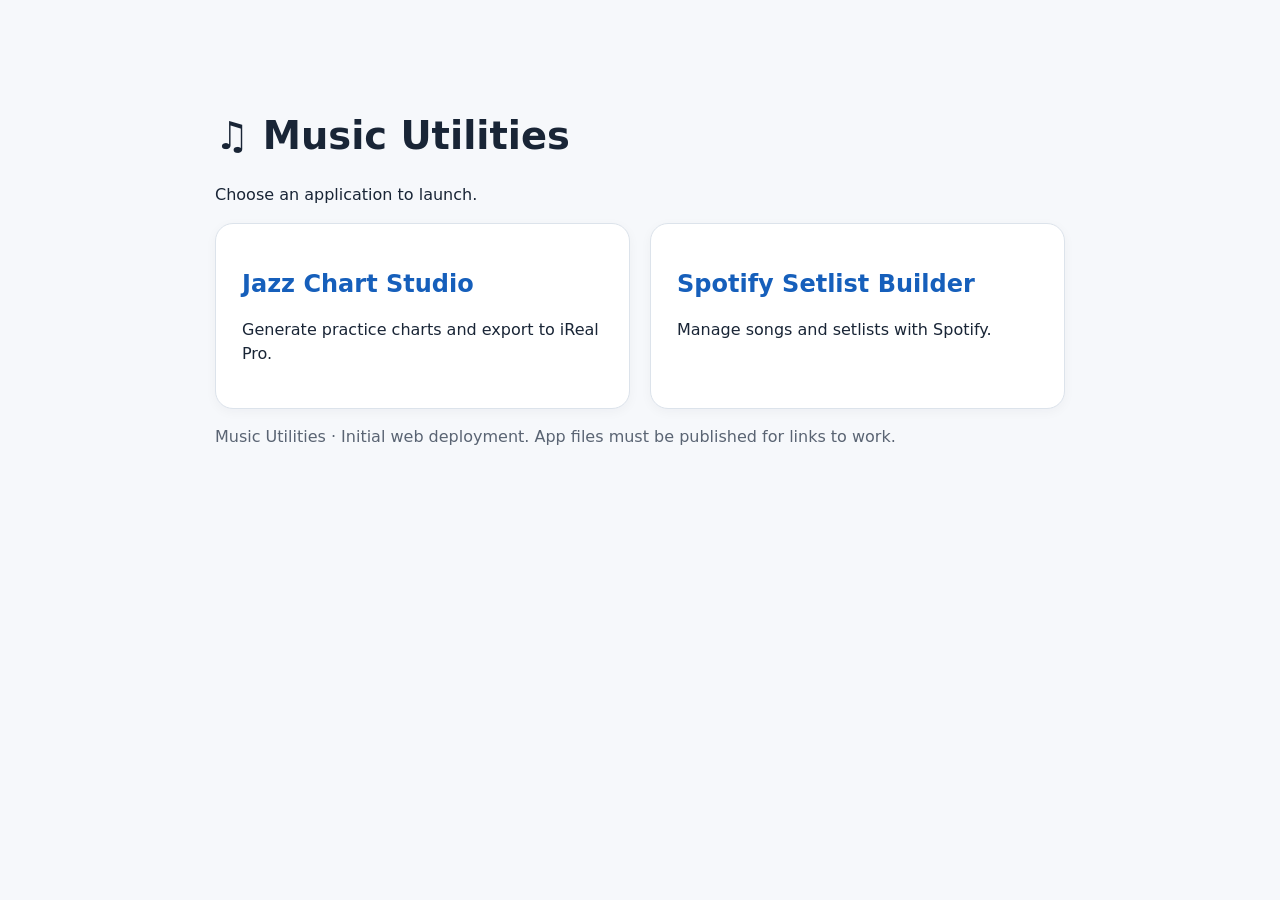
==== index.html @ 89499ab1 "Publish Music Utilities landing page" ====
<!doctype html>
<html lang="en"><head><meta charset="utf-8"><meta name="viewport" content="width=device-width, initial-scale=1"><title>Music Utilities</title><style>body{font:16px system-ui;background:#f6f8fb;color:#192536;margin:0}main{max-width:850px;margin:7vh auto;padding:24px}h1{font-size:2.4rem}section{display:grid;grid-template-columns:repeat(auto-fit,minmax(250px,1fr));gap:20px}a.card{display:block;background:white;padding:26px;border-radius:18px;text-decoration:none;color:inherit;border:1px solid #dce3eb;box-shadow:0 3px 12px #1523380a}a.card:hover{border-color:#2467c8}h2{color:#165fbb}p{line-height:1.5}.note{color:#5a6473}</style></head><body><main><h1>♫ Music Utilities</h1><p>Choose an application to launch.</p><section><a class="card" href="./jazz-chart-studio-v0.6.2/index.html"><h2>Jazz Chart Studio</h2><p>Generate practice charts and export to iReal Pro.</p></a><a class="card" href="./Spotify-Setlist-Builder.html"><h2>Spotify Setlist Builder</h2><p>Manage songs and setlists with Spotify.</p></a></section><p class="note">Music Utilities · Initial web deployment. App files must be published for links to work.</p></main></body></html>
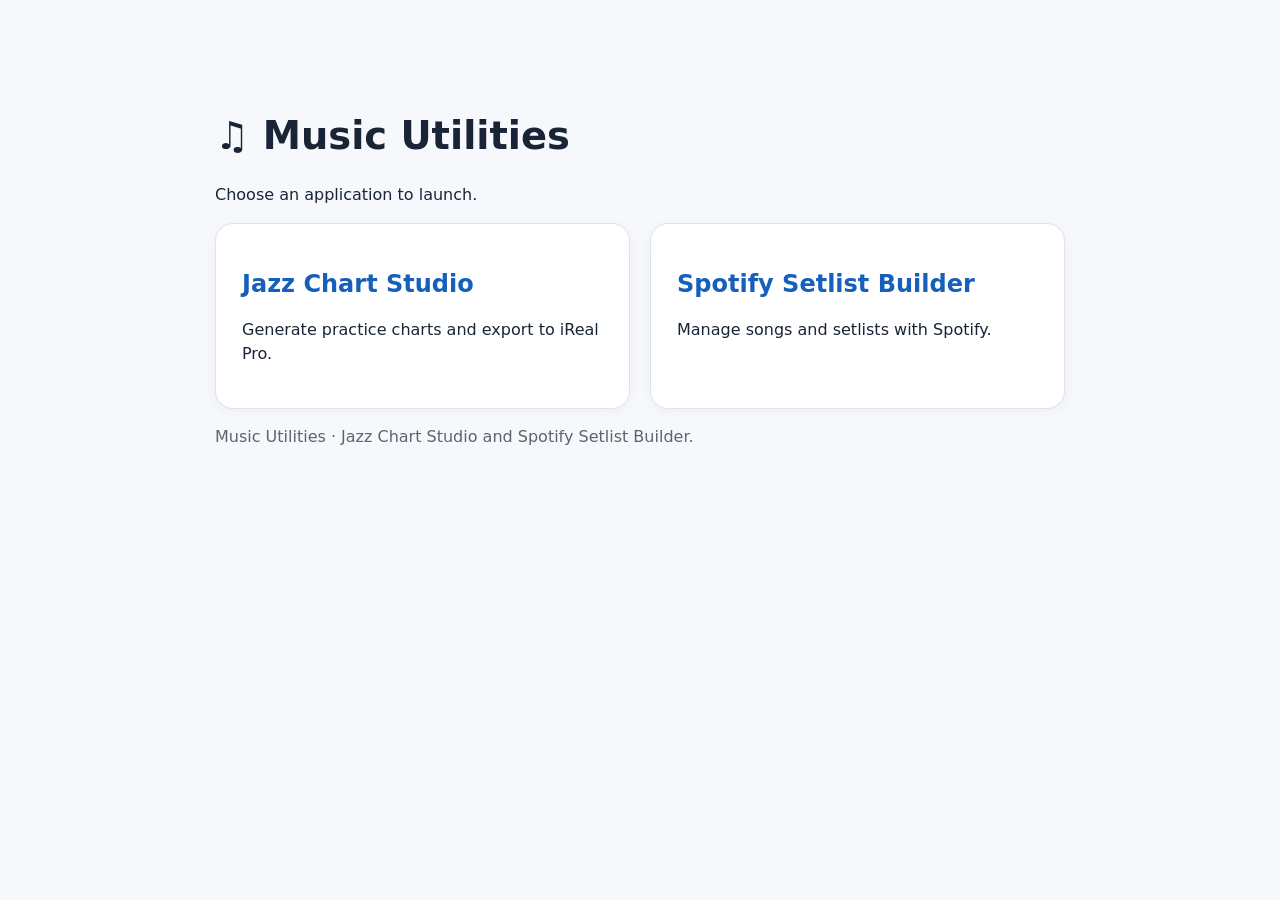
==== commit a5b1d065: "Update launcher to reflect deployed apps" ====
--- a/index.html
+++ b/index.html
@@ -1,2 +1,2 @@
 <!doctype html>
-<html lang="en"><head><meta charset="utf-8"><meta name="viewport" content="width=device-width, initial-scale=1"><title>Music Utilities</title><style>body{font:16px system-ui;background:#f6f8fb;color:#192536;margin:0}main{max-width:850px;margin:7vh auto;padding:24px}h1{font-size:2.4rem}section{display:grid;grid-template-columns:repeat(auto-fit,minmax(250px,1fr));gap:20px}a.card{display:block;background:white;padding:26px;border-radius:18px;text-decoration:none;color:inherit;border:1px solid #dce3eb;box-shadow:0 3px 12px #1523380a}a.card:hover{border-color:#2467c8}h2{color:#165fbb}p{line-height:1.5}.note{color:#5a6473}</style></head><body><main><h1>♫ Music Utilities</h1><p>Choose an application to launch.</p><section><a class="card" href="./jazz-chart-studio-v0.6.2/index.html"><h2>Jazz Chart Studio</h2><p>Generate practice charts and export to iReal Pro.</p></a><a class="card" href="./Spotify-Setlist-Builder.html"><h2>Spotify Setlist Builder</h2><p>Manage songs and setlists with Spotify.</p></a></section><p class="note">Music Utilities · Initial web deployment. App files must be published for links to work.</p></main></body></html>+<html lang="en"><head><meta charset="utf-8"><meta name="viewport" content="width=device-width, initial-scale=1"><title>Music Utilities</title><style>body{font:16px system-ui;background:#f6f8fb;color:#192536;margin:0}main{max-width:850px;margin:7vh auto;padding:24px}h1{font-size:2.4rem}section{display:grid;grid-template-columns:repeat(auto-fit,minmax(250px,1fr));gap:20px}a.card{display:block;background:white;padding:26px;border-radius:18px;text-decoration:none;color:inherit;border:1px solid #dce3eb;box-shadow:0 3px 12px #1523380a}a.card:hover{border-color:#2467c8}h2{color:#165fbb}p{line-height:1.5}.note{color:#5a6473}</style></head><body><main><h1>♫ Music Utilities</h1><p>Choose an application to launch.</p><section><a class="card" href="./jazz-chart-studio-v0.6.2/index.html"><h2>Jazz Chart Studio</h2><p>Generate practice charts and export to iReal Pro.</p></a><a class="card" href="./Spotify-Setlist-Builder.html"><h2>Spotify Setlist Builder</h2><p>Manage songs and setlists with Spotify.</p></a></section><p class="note">Music Utilities · Jazz Chart Studio and Spotify Setlist Builder.</p></main></body></html>
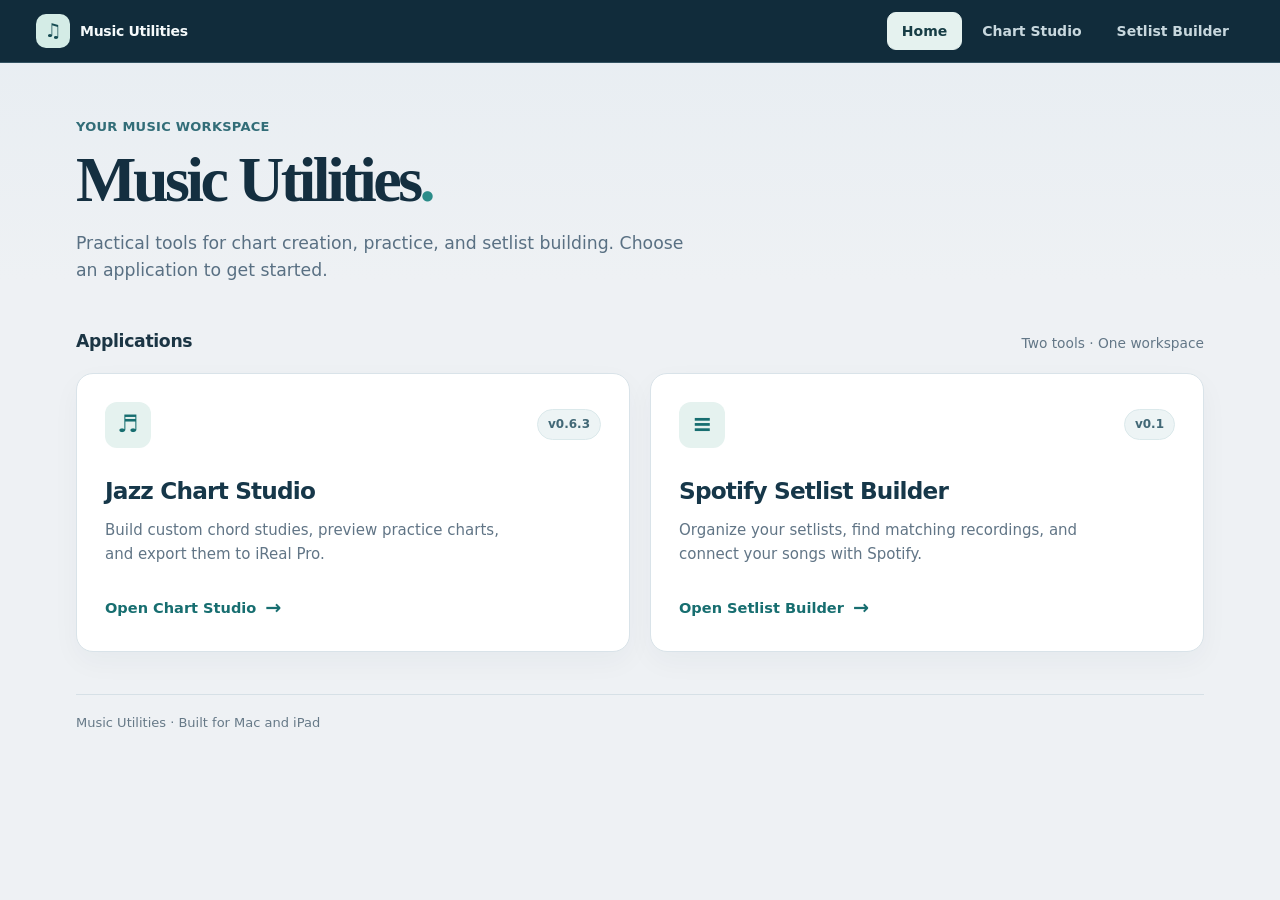
==== commit 84e0fc08: "Redesign Music Utilities homepage to match app navigation and visual system" ====
--- a/index.html
+++ b/index.html
@@ -1,2 +1,68 @@
 <!doctype html>
-<html lang="en"><head><meta charset="utf-8"><meta name="viewport" content="width=device-width, initial-scale=1"><title>Music Utilities</title><style>body{font:16px system-ui;background:#f6f8fb;color:#192536;margin:0}main{max-width:850px;margin:7vh auto;padding:24px}h1{font-size:2.4rem}section{display:grid;grid-template-columns:repeat(auto-fit,minmax(250px,1fr));gap:20px}a.card{display:block;background:white;padding:26px;border-radius:18px;text-decoration:none;color:inherit;border:1px solid #dce3eb;box-shadow:0 3px 12px #1523380a}a.card:hover{border-color:#2467c8}h2{color:#165fbb}p{line-height:1.5}.note{color:#5a6473}</style></head><body><main><h1>♫ Music Utilities</h1><p>Choose an application to launch.</p><section><a class="card" href="./jazz-chart-studio-v0.6.2/index.html"><h2>Jazz Chart Studio</h2><p>Generate practice charts and export to iReal Pro.</p></a><a class="card" href="./Spotify-Setlist-Builder.html"><h2>Spotify Setlist Builder</h2><p>Manage songs and setlists with Spotify.</p></a></section><p class="note">Music Utilities · Jazz Chart Studio and Spotify Setlist Builder.</p></main></body></html>+<html lang="en">
+<head>
+<meta charset="utf-8">
+<meta name="viewport" content="width=device-width, initial-scale=1">
+<meta name="theme-color" content="#112c3b">
+<title>Music Utilities · Home</title>
+<style>
+:root{font-family:"Avenir Next",Avenir,"Segoe UI",system-ui,sans-serif;color:#213044;background:#eef1f4}
+*{box-sizing:border-box}
+body{margin:0;min-height:100vh;background:linear-gradient(180deg,#e7edf2 0,#eef1f4 280px);font-size:15px;line-height:1.55}
+/* Shared Music Utilities navigation: restrained, responsive workspace tabs */
+.mu-nav{position:relative;z-index:100;display:flex;align-items:center;justify-content:space-between;gap:18px;flex-wrap:wrap;padding:12px clamp(16px,3vw,36px);background:#112c3b;color:#f5fafb;border-bottom:1px solid #345362;font:600 14px/1.35 "Avenir Next",Avenir,"Segoe UI",system-ui,sans-serif}
+.mu-brand{display:inline-flex;align-items:center;gap:10px;color:#f5fafb!important;text-decoration:none;font-weight:750;letter-spacing:-.02em;white-space:nowrap}
+.mu-brand-mark{display:grid;place-items:center;width:34px;height:34px;border-radius:10px;background:#d4ece6;color:#164c53;font-size:19px}
+.mu-brand:hover{color:#bfe6df!important}
+.mu-links{display:flex;align-items:center;gap:5px;flex-wrap:wrap}
+.mu-link{display:inline-flex;align-items:center;justify-content:center;min-height:38px;padding:8px 14px;border:1px solid transparent;border-radius:9px;color:#c8d8de!important;text-decoration:none;font-weight:650;white-space:nowrap;transition:background .15s ease,color .15s ease,border-color .15s ease}
+.mu-link:hover{background:#254757;color:#fff!important}
+.mu-link[aria-current="page"]{background:#e5f2ef;color:#173d45!important;border-color:#e5f2ef}
+.mu-link:focus-visible,.mu-brand:focus-visible{outline:3px solid #f4bc6a;outline-offset:3px}
+@media(max-width:600px){.mu-nav{gap:10px;padding:12px 14px}.mu-links{width:100%;display:grid;grid-template-columns:repeat(3,minmax(0,1fr));gap:4px}.mu-link{font-size:12px;padding:8px 5px;text-align:center;white-space:normal}.mu-brand{font-size:14px}}
+@media(prefers-reduced-motion:reduce){.mu-link{transition:none}}
+.wrap{max-width:1180px;margin:0 auto;padding:54px 26px 64px}
+.eyebrow{font-size:13px;font-weight:750;letter-spacing:.02em;color:#326d78;margin:0 0 8px}
+h1{font-family:Georgia,"Iowan Old Style",serif;font-size:clamp(2.7rem,5vw,4.2rem);font-weight:700;letter-spacing:-.055em;line-height:1.08;color:#142f40;margin:0 0 16px}
+.period{color:#2b8c89}
+.lede{color:#597083;max-width:610px;font-size:1.08rem;margin:0}
+.section-heading{display:flex;justify-content:space-between;align-items:end;gap:16px;margin:44px 0 18px}
+.section-heading h2{font-size:1.08rem;letter-spacing:-.02em;margin:0;color:#1b3544}
+.section-heading p{margin:0;color:#637787;font-size:.86rem}
+.apps{display:grid;grid-template-columns:repeat(2,minmax(0,1fr));gap:20px}
+.app-card{display:flex;flex-direction:column;gap:0;padding:28px;background:#fff;border:1px solid #d9e3e9;border-radius:17px;color:inherit;text-decoration:none;box-shadow:0 10px 28px #17384c0a;transition:transform .18s ease,box-shadow .18s ease,border-color .18s ease}
+.app-card:hover{transform:translateY(-3px);border-color:#8bbdbb;box-shadow:0 16px 36px #17384c16}
+.app-card:focus-visible{outline:3px solid #e5a960;outline-offset:3px}
+.card-top{display:flex;align-items:center;justify-content:space-between;gap:12px;margin-bottom:25px}
+.app-icon{width:46px;height:46px;border-radius:12px;background:#e5f2ef;color:#176e70;display:grid;place-items:center;font-size:24px;font-weight:700}
+.version{font-size:12px;font-weight:750;color:#426876;background:#edf4f5;border:1px solid #dbe9eb;border-radius:20px;padding:5px 10px}
+.app-card h3{font-size:1.45rem;letter-spacing:-.035em;color:#163749;margin:0 0 9px}
+.app-card p{color:#617586;line-height:1.65;margin:0 0 26px;max-width:42ch}
+.open{margin-top:auto;display:inline-flex;align-items:center;gap:9px;font-size:.91rem;font-weight:750;color:#176e70}
+.open-arrow{font-size:1.2rem;transition:transform .18s ease}
+.app-card:hover .open-arrow{transform:translateX(4px)}
+footer{margin-top:42px;padding-top:18px;border-top:1px solid #d6e0e6;color:#667987;font-size:13px}
+@media(max-width:700px){.wrap{padding:34px 16px 44px}.apps{grid-template-columns:1fr}.app-card{padding:23px}.section-heading{align-items:start;flex-direction:column;gap:4px}}
+@media(prefers-reduced-motion:reduce){.app-card,.open-arrow{transition:none}.app-card:hover{transform:none}}
+</style>
+</head>
+<body>
+<nav class="mu-nav" aria-label="Music Utilities">
+<a class="mu-brand" href="./index.html"><span class="mu-brand-mark" aria-hidden="true">♫</span><span>Music Utilities</span></a>
+<div class="mu-links">
+<a class="mu-link" href="./index.html" aria-current="page">Home</a>
+<a class="mu-link" href="./jazz-chart-studio/index.html">Chart Studio</a>
+<a class="mu-link" href="./spotify-setlist-builder/index.html">Setlist Builder</a>
+</div>
+</nav>
+<main class="wrap">
+<header><p class="eyebrow">YOUR MUSIC WORKSPACE</p><h1>Music Utilities<span class="period">.</span></h1><p class="lede">Practical tools for chart creation, practice, and setlist building. Choose an application to get started.</p></header>
+<div class="section-heading"><h2>Applications</h2><p>Two tools · One workspace</p></div>
+<section class="apps" aria-label="Available applications">
+<a class="app-card" href="./jazz-chart-studio/index.html"><div class="card-top"><span class="app-icon" aria-hidden="true">♬</span><span class="version">v0.6.3</span></div><h3>Jazz Chart Studio</h3><p>Build custom chord studies, preview practice charts, and export them to iReal Pro.</p><span class="open">Open Chart Studio <span class="open-arrow" aria-hidden="true">→</span></span></a>
+<a class="app-card" href="./spotify-setlist-builder/index.html"><div class="card-top"><span class="app-icon" aria-hidden="true">≡</span><span class="version">v0.1</span></div><h3>Spotify Setlist Builder</h3><p>Organize your setlists, find matching recordings, and connect your songs with Spotify.</p><span class="open">Open Setlist Builder <span class="open-arrow" aria-hidden="true">→</span></span></a>
+</section>
+<footer>Music Utilities · Built for Mac and iPad</footer>
+</main>
+</body>
+</html>
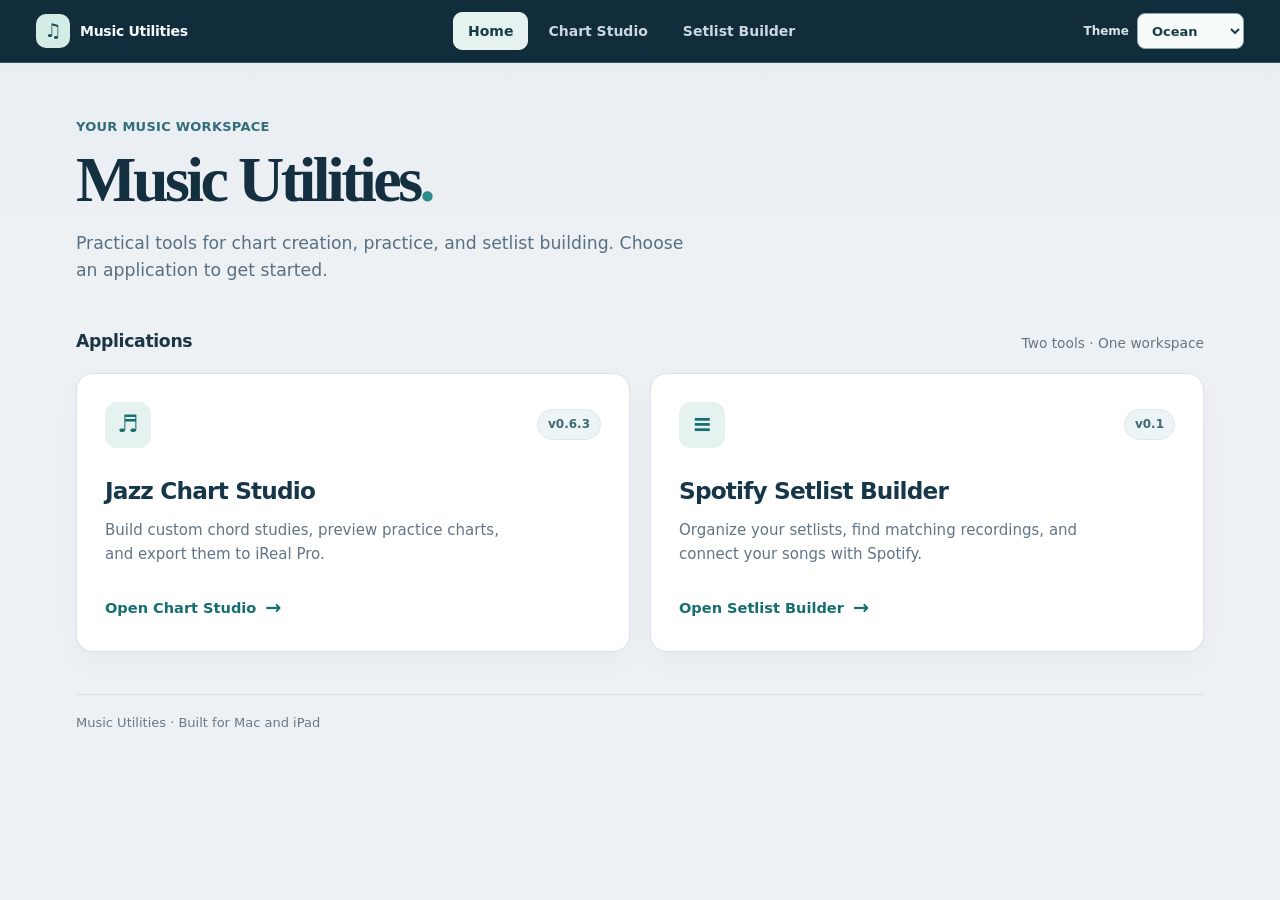
==== commit 86dfe588: "Add shared color theme switcher to index.html" ====
--- a/index.html
+++ b/index.html
@@ -45,7 +45,7 @@
 @media(max-width:700px){.wrap{padding:34px 16px 44px}.apps{grid-template-columns:1fr}.app-card{padding:23px}.section-heading{align-items:start;flex-direction:column;gap:4px}}
 @media(prefers-reduced-motion:reduce){.app-card,.open-arrow{transition:none}.app-card:hover{transform:none}}
 </style>
-</head>
+<link rel="stylesheet" href="./music-theme.css"></head>
 <body>
 <nav class="mu-nav" aria-label="Music Utilities">
 <a class="mu-brand" href="./index.html"><span class="mu-brand-mark" aria-hidden="true">♫</span><span>Music Utilities</span></a>
@@ -64,5 +64,5 @@
 </section>
 <footer>Music Utilities · Built for Mac and iPad</footer>
 </main>
-</body>
+<script src="./music-theme.js"></script></body>
 </html>
--- a/music-theme.css
+++ b/music-theme.css
@@ -0,0 +1,31 @@
+/* Shared color themes for Music Utilities. Applied across the launcher and both apps. */
+.mu-theme-control{display:inline-flex;align-items:center;gap:8px;color:#d5e4e7;font:600 12px "Avenir Next",Avenir,system-ui,sans-serif;margin-left:8px}
+.mu-theme-control select{font:600 13px "Avenir Next",Avenir,system-ui,sans-serif;background:#f6fbfa;color:#173e46;border:1px solid #8ba8af;border-radius:8px;padding:7px 28px 7px 10px;min-height:36px;cursor:pointer}
+.mu-theme-control select:focus-visible{outline:3px solid #f4bc6a;outline-offset:2px}
+@media(max-width:750px){.mu-theme-control{margin-left:0}.mu-theme-control span{display:none}}
+/* Ocean is the original design; Forest and Plum offer distinct palettes. */
+html[data-mu-theme="forest"]{filter:none}
+html[data-mu-theme="forest"] body{background:linear-gradient(180deg,#e4eee6 0,#f0f4ed 280px)!important;color:#253a2c}
+html[data-mu-theme="forest"] .mu-nav{background:#203e32!important;border-bottom-color:#4b6957!important}
+html[data-mu-theme="forest"] .mu-brand-mark{background:#e1edcf!important;color:#31553a!important}
+html[data-mu-theme="forest"] .mu-link[aria-current="page"]{background:#e3eed8!important;color:#2c4c33!important;border-color:#e3eed8!important}
+html[data-mu-theme="forest"] .mu-link:hover{background:#365c47!important}
+html[data-mu-theme="forest"] .app-card:hover,html[data-mu-theme="forest"] .panel:hover{border-color:#91b59b}
+html[data-mu-theme="forest"] .app-icon,html[data-mu-theme="forest"] .version{background:#e5f0df!important;color:#386b46!important}
+html[data-mu-theme="forest"] .open,html[data-mu-theme="forest"] .eyebrow,html[data-mu-theme="forest"] .studio-kicker{color:#3d7551!important}
+html[data-mu-theme="forest"] button.primary,html[data-mu-theme="forest"] .action-link.primary{background:#376d4e!important;border-color:#376d4e!important}
+html[data-mu-theme="forest"] .period,html[data-mu-theme="forest"] .studio-period{color:#548b58!important}
+html[data-mu-theme="forest"] #random-starts{accent-color:#376d4e}
+html[data-mu-theme="forest"]{--bg:#edf3ec;--panel:#f4f8f1;--nav:#203e32;--navsoft:#365c47;--green:#376d4e}
+html[data-mu-theme="plum"] body{background:linear-gradient(180deg,#eee7f0 0,#f4f0f5 280px)!important;color:#362c40}
+html[data-mu-theme="plum"] .mu-nav{background:#34273e!important;border-bottom-color:#65556d!important}
+html[data-mu-theme="plum"] .mu-brand-mark{background:#eee0ef!important;color:#604066!important}
+html[data-mu-theme="plum"] .mu-link[aria-current="page"]{background:#f0e4f0!important;color:#53345b!important;border-color:#f0e4f0!important}
+html[data-mu-theme="plum"] .mu-link:hover{background:#58435f!important}
+html[data-mu-theme="plum"] .app-card:hover,html[data-mu-theme="plum"] .panel:hover{border-color:#bba1c2}
+html[data-mu-theme="plum"] .app-icon,html[data-mu-theme="plum"] .version{background:#f1e6f2!important;color:#764c81!important}
+html[data-mu-theme="plum"] .open,html[data-mu-theme="plum"] .eyebrow,html[data-mu-theme="plum"] .studio-kicker{color:#795080!important}
+html[data-mu-theme="plum"] button.primary,html[data-mu-theme="plum"] .action-link.primary{background:#78518a!important;border-color:#78518a!important}
+html[data-mu-theme="plum"] .period,html[data-mu-theme="plum"] .studio-period{color:#91639d!important}
+html[data-mu-theme="plum"] #random-starts{accent-color:#78518a}
+html[data-mu-theme="plum"]{--bg:#f1edf4;--panel:#f8f3f9;--nav:#34273e;--navsoft:#58435f;--green:#78518a}
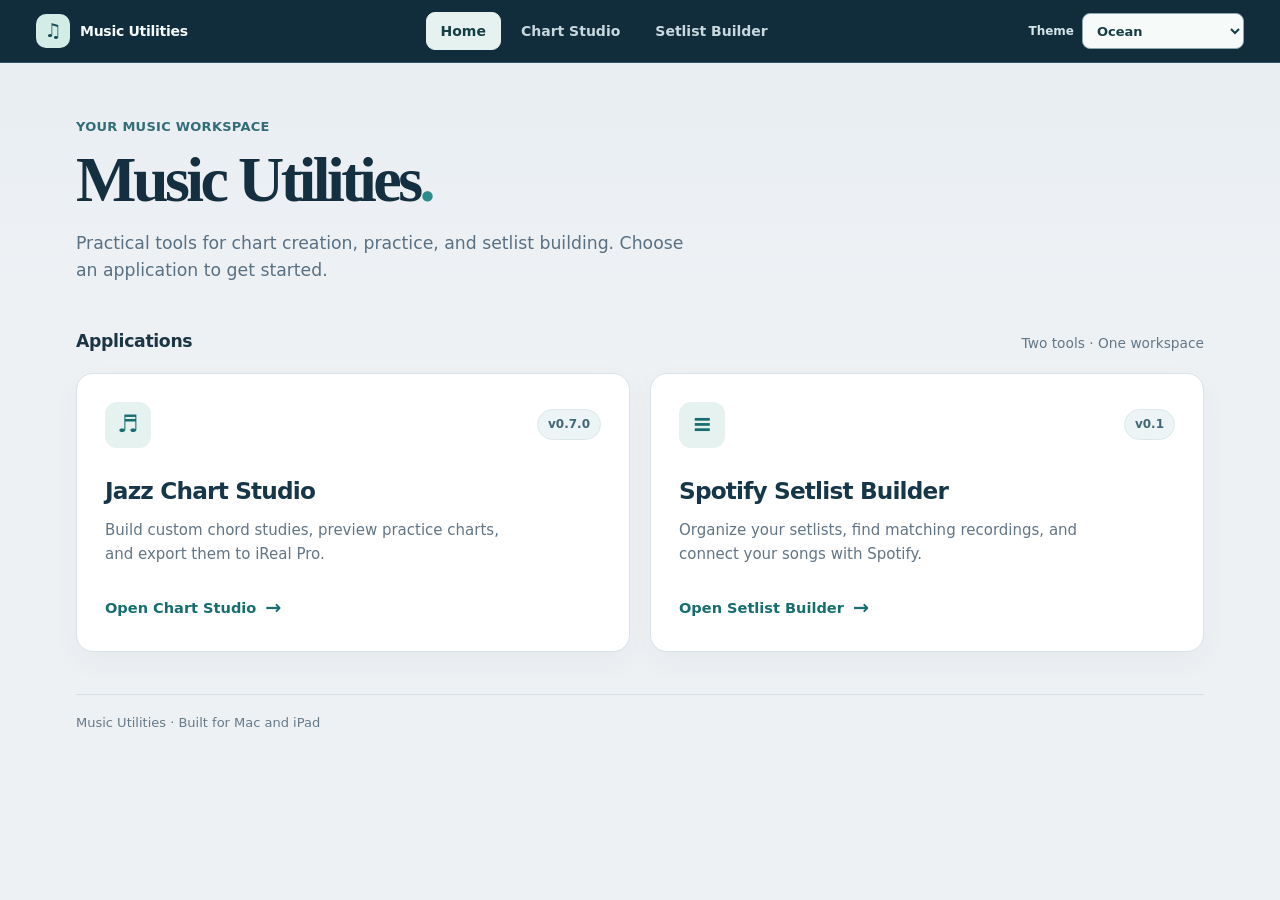
==== commit 0bfe7d57: "Show Chart Studio v0.7.0 on launcher" ====
--- a/index.html
+++ b/index.html
@@ -59,7 +59,7 @@
 <header><p class="eyebrow">YOUR MUSIC WORKSPACE</p><h1>Music Utilities<span class="period">.</span></h1><p class="lede">Practical tools for chart creation, practice, and setlist building. Choose an application to get started.</p></header>
 <div class="section-heading"><h2>Applications</h2><p>Two tools · One workspace</p></div>
 <section class="apps" aria-label="Available applications">
-<a class="app-card" href="./jazz-chart-studio/index.html"><div class="card-top"><span class="app-icon" aria-hidden="true">♬</span><span class="version">v0.6.3</span></div><h3>Jazz Chart Studio</h3><p>Build custom chord studies, preview practice charts, and export them to iReal Pro.</p><span class="open">Open Chart Studio <span class="open-arrow" aria-hidden="true">→</span></span></a>
+<a class="app-card" href="./jazz-chart-studio/index.html"><div class="card-top"><span class="app-icon" aria-hidden="true">♬</span><span class="version">v0.7.0</span></div><h3>Jazz Chart Studio</h3><p>Build custom chord studies, preview practice charts, and export them to iReal Pro.</p><span class="open">Open Chart Studio <span class="open-arrow" aria-hidden="true">→</span></span></a>
 <a class="app-card" href="./spotify-setlist-builder/index.html"><div class="card-top"><span class="app-icon" aria-hidden="true">≡</span><span class="version">v0.1</span></div><h3>Spotify Setlist Builder</h3><p>Organize your setlists, find matching recordings, and connect your songs with Spotify.</p><span class="open">Open Setlist Builder <span class="open-arrow" aria-hidden="true">→</span></span></a>
 </section>
 <footer>Music Utilities · Built for Mac and iPad</footer>
--- a/music-theme.css
+++ b/music-theme.css
@@ -29,3 +29,137 @@
 html[data-mu-theme="plum"] .period,html[data-mu-theme="plum"] .studio-period{color:#91639d!important}
 html[data-mu-theme="plum"] #random-starts{accent-color:#78518a}
 html[data-mu-theme="plum"]{--bg:#f1edf4;--panel:#f8f3f9;--nav:#34273e;--navsoft:#58435f;--green:#78518a}
+
+/* Extended palettes. Theme tokens control the entire app surface, not only navigation. */
+html[data-mu-theme="midnight"]{--mu-bg:#141c2c;--mu-surface:#202b42;--mu-soft:#293650;--mu-accent:#79b8f2;--mu-ink:#e9f2ff;--mu-muted:#b6c9df;--mu-line:#526070;--bg:#141c2c;--surface:#202b42;--panel:#293650;--line:#526070;--text:#e9f2ff;--sub:#b6c9df;--nav:#141c2c;--navsoft:#293650;--green:#79b8f2}
+html[data-mu-theme="midnight"] body{background:#141c2c!important;color:#e9f2ff!important}
+html[data-mu-theme="midnight"] .mu-nav{background:#141c2c!important;border-bottom-color:#79b8f2!important}
+html[data-mu-theme="midnight"] .mu-brand-mark{background:#79b8f2!important;color:#141c2c!important}
+html[data-mu-theme="midnight"] .mu-link[aria-current="page"]{background:#79b8f2!important;color:#141c2c!important;border-color:#79b8f2!important}
+html[data-mu-theme="midnight"] .mu-link:hover{background:#293650!important;color:#fff!important}
+html[data-mu-theme="midnight"] .app-card,html[data-mu-theme="midnight"] .panel,html[data-mu-theme="midnight"] .card:not(.sidebar){background:#202b42!important;color:#e9f2ff!important;border-color:#526070!important}
+html[data-mu-theme="midnight"] .app-card h3,html[data-mu-theme="midnight"] .app-card p,html[data-mu-theme="midnight"] .workspace-heading h2,html[data-mu-theme="midnight"] .studio-header h1,html[data-mu-theme="midnight"] .preview-heading h3,html[data-mu-theme="midnight"] #generator-heading,html[data-mu-theme="midnight"] h1,html[data-mu-theme="midnight"] h2,html[data-mu-theme="midnight"] h3{color:#e9f2ff!important}
+html[data-mu-theme="midnight"] .lede,html[data-mu-theme="midnight"] .muted,html[data-mu-theme="midnight"] .section-heading p,html[data-mu-theme="midnight"] .app-card p,html[data-mu-theme="midnight"] .studio-header .muted,html[data-mu-theme="midnight"] .field label,html[data-mu-theme="midnight"] .options label{color:#b6c9df!important}
+html[data-mu-theme="midnight"] .eyebrow,html[data-mu-theme="midnight"] .studio-kicker,html[data-mu-theme="midnight"] .open,html[data-mu-theme="midnight"] .preview-heading>span{color:#79b8f2!important}
+html[data-mu-theme="midnight"] .app-icon,html[data-mu-theme="midnight"] .version,html[data-mu-theme="midnight"] .version-pill,html[data-mu-theme="midnight"] .tag{background:#293650!important;color:#e9f2ff!important;border-color:#79b8f2!important}
+html[data-mu-theme="midnight"] .period,html[data-mu-theme="midnight"] .studio-period{color:#79b8f2!important}
+html[data-mu-theme="midnight"] button.primary,html[data-mu-theme="midnight"] .action-link.primary,html[data-mu-theme="midnight"] .btn.primary{background:#79b8f2!important;border-color:#79b8f2!important;color:#141c2c!important}
+html[data-mu-theme="midnight"] button:not(.primary),html[data-mu-theme="midnight"] .btn:not(.primary),html[data-mu-theme="midnight"] .action-link:not(.primary){background:#293650;color:#e9f2ff;border-color:#526070}
+html[data-mu-theme="midnight"] input:not([type="checkbox"]),html[data-mu-theme="midnight"] textarea,html[data-mu-theme="midnight"] select:not([data-mu-theme-select]){background:#202b42!important;color:#e9f2ff!important;border-color:#66778a!important}
+html[data-mu-theme="midnight"] #score,html[data-mu-theme="midnight"] #generator-manager,html[data-mu-theme="midnight"] .status,html[data-mu-theme="midnight"] .step,html[data-mu-theme="midnight"] .item{background:#293650!important;color:#e9f2ff!important;border-color:#526070!important}
+html[data-mu-theme="midnight"] .sidebar{background:#293650!important;color:#e9f2ff!important;border-color:#79b8f2!important}
+html[data-mu-theme="midnight"] .sidebar .step,html[data-mu-theme="midnight"] .sidebar .small,html[data-mu-theme="midnight"] .sidebar .eyebrow{color:#e9f2ff!important}
+html[data-mu-theme="midnight"] .sidebar .step.active{background:#141c2c!important}
+html[data-mu-theme="midnight"] .sidebar .step .num{color:inherit}
+html[data-mu-theme="midnight"] input[type="checkbox"]{accent-color:#79b8f2!important}
+html[data-mu-theme="midnight"] .mu-theme-control select{background:#202b42!important;color:#e9f2ff!important;border-color:#79b8f2!important}
+html[data-mu-theme="charcoal"]{--mu-bg:#202326;--mu-surface:#2c3035;--mu-soft:#383d43;--mu-accent:#e0ad63;--mu-ink:#f4f1e9;--mu-muted:#c8c9c8;--mu-line:#526070;--bg:#202326;--surface:#2c3035;--panel:#383d43;--line:#526070;--text:#f4f1e9;--sub:#c8c9c8;--nav:#202326;--navsoft:#383d43;--green:#e0ad63}
+html[data-mu-theme="charcoal"] body{background:#202326!important;color:#f4f1e9!important}
+html[data-mu-theme="charcoal"] .mu-nav{background:#202326!important;border-bottom-color:#e0ad63!important}
+html[data-mu-theme="charcoal"] .mu-brand-mark{background:#e0ad63!important;color:#202326!important}
+html[data-mu-theme="charcoal"] .mu-link[aria-current="page"]{background:#e0ad63!important;color:#202326!important;border-color:#e0ad63!important}
+html[data-mu-theme="charcoal"] .mu-link:hover{background:#383d43!important;color:#fff!important}
+html[data-mu-theme="charcoal"] .app-card,html[data-mu-theme="charcoal"] .panel,html[data-mu-theme="charcoal"] .card:not(.sidebar){background:#2c3035!important;color:#f4f1e9!important;border-color:#526070!important}
+html[data-mu-theme="charcoal"] .app-card h3,html[data-mu-theme="charcoal"] .app-card p,html[data-mu-theme="charcoal"] .workspace-heading h2,html[data-mu-theme="charcoal"] .studio-header h1,html[data-mu-theme="charcoal"] .preview-heading h3,html[data-mu-theme="charcoal"] #generator-heading,html[data-mu-theme="charcoal"] h1,html[data-mu-theme="charcoal"] h2,html[data-mu-theme="charcoal"] h3{color:#f4f1e9!important}
+html[data-mu-theme="charcoal"] .lede,html[data-mu-theme="charcoal"] .muted,html[data-mu-theme="charcoal"] .section-heading p,html[data-mu-theme="charcoal"] .app-card p,html[data-mu-theme="charcoal"] .studio-header .muted,html[data-mu-theme="charcoal"] .field label,html[data-mu-theme="charcoal"] .options label{color:#c8c9c8!important}
+html[data-mu-theme="charcoal"] .eyebrow,html[data-mu-theme="charcoal"] .studio-kicker,html[data-mu-theme="charcoal"] .open,html[data-mu-theme="charcoal"] .preview-heading>span{color:#e0ad63!important}
+html[data-mu-theme="charcoal"] .app-icon,html[data-mu-theme="charcoal"] .version,html[data-mu-theme="charcoal"] .version-pill,html[data-mu-theme="charcoal"] .tag{background:#383d43!important;color:#f4f1e9!important;border-color:#e0ad63!important}
+html[data-mu-theme="charcoal"] .period,html[data-mu-theme="charcoal"] .studio-period{color:#e0ad63!important}
+html[data-mu-theme="charcoal"] button.primary,html[data-mu-theme="charcoal"] .action-link.primary,html[data-mu-theme="charcoal"] .btn.primary{background:#e0ad63!important;border-color:#e0ad63!important;color:#202326!important}
+html[data-mu-theme="charcoal"] button:not(.primary),html[data-mu-theme="charcoal"] .btn:not(.primary),html[data-mu-theme="charcoal"] .action-link:not(.primary){background:#383d43;color:#f4f1e9;border-color:#526070}
+html[data-mu-theme="charcoal"] input:not([type="checkbox"]),html[data-mu-theme="charcoal"] textarea,html[data-mu-theme="charcoal"] select:not([data-mu-theme-select]){background:#2c3035!important;color:#f4f1e9!important;border-color:#66778a!important}
+html[data-mu-theme="charcoal"] #score,html[data-mu-theme="charcoal"] #generator-manager,html[data-mu-theme="charcoal"] .status,html[data-mu-theme="charcoal"] .step,html[data-mu-theme="charcoal"] .item{background:#383d43!important;color:#f4f1e9!important;border-color:#526070!important}
+html[data-mu-theme="charcoal"] .sidebar{background:#383d43!important;color:#f4f1e9!important;border-color:#e0ad63!important}
+html[data-mu-theme="charcoal"] .sidebar .step,html[data-mu-theme="charcoal"] .sidebar .small,html[data-mu-theme="charcoal"] .sidebar .eyebrow{color:#f4f1e9!important}
+html[data-mu-theme="charcoal"] .sidebar .step.active{background:#202326!important}
+html[data-mu-theme="charcoal"] .sidebar .step .num{color:inherit}
+html[data-mu-theme="charcoal"] input[type="checkbox"]{accent-color:#e0ad63!important}
+html[data-mu-theme="charcoal"] .mu-theme-control select{background:#2c3035!important;color:#f4f1e9!important;border-color:#e0ad63!important}
+html[data-mu-theme="ivory"]{--mu-bg:#f8f3e7;--mu-surface:#fffdf7;--mu-soft:#eae1ce;--mu-accent:#94642f;--mu-ink:#302b25;--mu-muted:#6b6154;--mu-line:#cbd4d8;--bg:#f8f3e7;--surface:#fffdf7;--panel:#eae1ce;--line:#cbd4d8;--text:#302b25;--sub:#6b6154;--nav:#302b25;--navsoft:#eae1ce;--green:#94642f}
+html[data-mu-theme="ivory"] body{background:#f8f3e7!important;color:#302b25!important}
+html[data-mu-theme="ivory"] .mu-nav{background:#302b25!important;border-bottom-color:#94642f!important}
+html[data-mu-theme="ivory"] .mu-brand-mark{background:#94642f!important;color:#fff!important}
+html[data-mu-theme="ivory"] .mu-link[aria-current="page"]{background:#94642f!important;color:#fff!important;border-color:#94642f!important}
+html[data-mu-theme="ivory"] .mu-link:hover{background:#40576a!important;color:#fff!important}
+html[data-mu-theme="ivory"] .app-card,html[data-mu-theme="ivory"] .panel,html[data-mu-theme="ivory"] .card:not(.sidebar){background:#fffdf7!important;color:#302b25!important;border-color:#d4d9d7!important}
+html[data-mu-theme="ivory"] .app-card h3,html[data-mu-theme="ivory"] .app-card p,html[data-mu-theme="ivory"] .workspace-heading h2,html[data-mu-theme="ivory"] .studio-header h1,html[data-mu-theme="ivory"] .preview-heading h3,html[data-mu-theme="ivory"] #generator-heading,html[data-mu-theme="ivory"] h1,html[data-mu-theme="ivory"] h2,html[data-mu-theme="ivory"] h3{color:#302b25!important}
+html[data-mu-theme="ivory"] .lede,html[data-mu-theme="ivory"] .muted,html[data-mu-theme="ivory"] .section-heading p,html[data-mu-theme="ivory"] .app-card p,html[data-mu-theme="ivory"] .studio-header .muted,html[data-mu-theme="ivory"] .field label,html[data-mu-theme="ivory"] .options label{color:#6b6154!important}
+html[data-mu-theme="ivory"] .eyebrow,html[data-mu-theme="ivory"] .studio-kicker,html[data-mu-theme="ivory"] .open,html[data-mu-theme="ivory"] .preview-heading>span{color:#94642f!important}
+html[data-mu-theme="ivory"] .app-icon,html[data-mu-theme="ivory"] .version,html[data-mu-theme="ivory"] .version-pill,html[data-mu-theme="ivory"] .tag{background:#eae1ce!important;color:#302b25!important;border-color:#94642f!important}
+html[data-mu-theme="ivory"] .period,html[data-mu-theme="ivory"] .studio-period{color:#94642f!important}
+html[data-mu-theme="ivory"] button.primary,html[data-mu-theme="ivory"] .action-link.primary,html[data-mu-theme="ivory"] .btn.primary{background:#94642f!important;border-color:#94642f!important;color:#fff!important}
+html[data-mu-theme="ivory"] button:not(.primary),html[data-mu-theme="ivory"] .btn:not(.primary),html[data-mu-theme="ivory"] .action-link:not(.primary){background:#eae1ce;color:#302b25;border-color:#cbd4d8}
+html[data-mu-theme="ivory"] input:not([type="checkbox"]),html[data-mu-theme="ivory"] textarea,html[data-mu-theme="ivory"] select:not([data-mu-theme-select]){background:#fffdf7!important;color:#302b25!important;border-color:#bac8d0!important}
+html[data-mu-theme="ivory"] #score,html[data-mu-theme="ivory"] #generator-manager,html[data-mu-theme="ivory"] .status,html[data-mu-theme="ivory"] .step,html[data-mu-theme="ivory"] .item{background:#eae1ce!important;color:#302b25!important;border-color:#cbd4d8!important}
+html[data-mu-theme="ivory"] .sidebar{background:#302b25!important;color:#fff!important;border-color:#94642f!important}
+html[data-mu-theme="ivory"] .sidebar .step,html[data-mu-theme="ivory"] .sidebar .small,html[data-mu-theme="ivory"] .sidebar .eyebrow{color:#e4eaf0!important}
+html[data-mu-theme="ivory"] .sidebar .step.active{background:#526476!important}
+html[data-mu-theme="ivory"] .sidebar .step .num{color:inherit}
+html[data-mu-theme="ivory"] input[type="checkbox"]{accent-color:#94642f!important}
+html[data-mu-theme="ivory"] .mu-theme-control select{background:#fffdf7!important;color:#302b25!important;border-color:#94642f!important}
+html[data-mu-theme="slate"]{--mu-bg:#e5ebf0;--mu-surface:#ffffff;--mu-soft:#d4e0e8;--mu-accent:#456b8a;--mu-ink:#22394c;--mu-muted:#5b7080;--mu-line:#cbd4d8;--bg:#e5ebf0;--surface:#ffffff;--panel:#d4e0e8;--line:#cbd4d8;--text:#22394c;--sub:#5b7080;--nav:#22394c;--navsoft:#d4e0e8;--green:#456b8a}
+html[data-mu-theme="slate"] body{background:#e5ebf0!important;color:#22394c!important}
+html[data-mu-theme="slate"] .mu-nav{background:#22394c!important;border-bottom-color:#456b8a!important}
+html[data-mu-theme="slate"] .mu-brand-mark{background:#456b8a!important;color:#fff!important}
+html[data-mu-theme="slate"] .mu-link[aria-current="page"]{background:#456b8a!important;color:#fff!important;border-color:#456b8a!important}
+html[data-mu-theme="slate"] .mu-link:hover{background:#40576a!important;color:#fff!important}
+html[data-mu-theme="slate"] .app-card,html[data-mu-theme="slate"] .panel,html[data-mu-theme="slate"] .card:not(.sidebar){background:#ffffff!important;color:#22394c!important;border-color:#d4d9d7!important}
+html[data-mu-theme="slate"] .app-card h3,html[data-mu-theme="slate"] .app-card p,html[data-mu-theme="slate"] .workspace-heading h2,html[data-mu-theme="slate"] .studio-header h1,html[data-mu-theme="slate"] .preview-heading h3,html[data-mu-theme="slate"] #generator-heading,html[data-mu-theme="slate"] h1,html[data-mu-theme="slate"] h2,html[data-mu-theme="slate"] h3{color:#22394c!important}
+html[data-mu-theme="slate"] .lede,html[data-mu-theme="slate"] .muted,html[data-mu-theme="slate"] .section-heading p,html[data-mu-theme="slate"] .app-card p,html[data-mu-theme="slate"] .studio-header .muted,html[data-mu-theme="slate"] .field label,html[data-mu-theme="slate"] .options label{color:#5b7080!important}
+html[data-mu-theme="slate"] .eyebrow,html[data-mu-theme="slate"] .studio-kicker,html[data-mu-theme="slate"] .open,html[data-mu-theme="slate"] .preview-heading>span{color:#456b8a!important}
+html[data-mu-theme="slate"] .app-icon,html[data-mu-theme="slate"] .version,html[data-mu-theme="slate"] .version-pill,html[data-mu-theme="slate"] .tag{background:#d4e0e8!important;color:#22394c!important;border-color:#456b8a!important}
+html[data-mu-theme="slate"] .period,html[data-mu-theme="slate"] .studio-period{color:#456b8a!important}
+html[data-mu-theme="slate"] button.primary,html[data-mu-theme="slate"] .action-link.primary,html[data-mu-theme="slate"] .btn.primary{background:#456b8a!important;border-color:#456b8a!important;color:#fff!important}
+html[data-mu-theme="slate"] button:not(.primary),html[data-mu-theme="slate"] .btn:not(.primary),html[data-mu-theme="slate"] .action-link:not(.primary){background:#d4e0e8;color:#22394c;border-color:#cbd4d8}
+html[data-mu-theme="slate"] input:not([type="checkbox"]),html[data-mu-theme="slate"] textarea,html[data-mu-theme="slate"] select:not([data-mu-theme-select]){background:#ffffff!important;color:#22394c!important;border-color:#bac8d0!important}
+html[data-mu-theme="slate"] #score,html[data-mu-theme="slate"] #generator-manager,html[data-mu-theme="slate"] .status,html[data-mu-theme="slate"] .step,html[data-mu-theme="slate"] .item{background:#d4e0e8!important;color:#22394c!important;border-color:#cbd4d8!important}
+html[data-mu-theme="slate"] .sidebar{background:#22394c!important;color:#fff!important;border-color:#456b8a!important}
+html[data-mu-theme="slate"] .sidebar .step,html[data-mu-theme="slate"] .sidebar .small,html[data-mu-theme="slate"] .sidebar .eyebrow{color:#e4eaf0!important}
+html[data-mu-theme="slate"] .sidebar .step.active{background:#526476!important}
+html[data-mu-theme="slate"] .sidebar .step .num{color:inherit}
+html[data-mu-theme="slate"] input[type="checkbox"]{accent-color:#456b8a!important}
+html[data-mu-theme="slate"] .mu-theme-control select{background:#ffffff!important;color:#22394c!important;border-color:#456b8a!important}
+html[data-mu-theme="burgundy"]{--mu-bg:#38212d;--mu-surface:#4a2e3c;--mu-soft:#624352;--mu-accent:#e6a8b7;--mu-ink:#fff0f4;--mu-muted:#e3c4ce;--mu-line:#526070;--bg:#38212d;--surface:#4a2e3c;--panel:#624352;--line:#526070;--text:#fff0f4;--sub:#e3c4ce;--nav:#38212d;--navsoft:#624352;--green:#e6a8b7}
+html[data-mu-theme="burgundy"] body{background:#38212d!important;color:#fff0f4!important}
+html[data-mu-theme="burgundy"] .mu-nav{background:#38212d!important;border-bottom-color:#e6a8b7!important}
+html[data-mu-theme="burgundy"] .mu-brand-mark{background:#e6a8b7!important;color:#38212d!important}
+html[data-mu-theme="burgundy"] .mu-link[aria-current="page"]{background:#e6a8b7!important;color:#38212d!important;border-color:#e6a8b7!important}
+html[data-mu-theme="burgundy"] .mu-link:hover{background:#624352!important;color:#fff!important}
+html[data-mu-theme="burgundy"] .app-card,html[data-mu-theme="burgundy"] .panel,html[data-mu-theme="burgundy"] .card:not(.sidebar){background:#4a2e3c!important;color:#fff0f4!important;border-color:#526070!important}
+html[data-mu-theme="burgundy"] .app-card h3,html[data-mu-theme="burgundy"] .app-card p,html[data-mu-theme="burgundy"] .workspace-heading h2,html[data-mu-theme="burgundy"] .studio-header h1,html[data-mu-theme="burgundy"] .preview-heading h3,html[data-mu-theme="burgundy"] #generator-heading,html[data-mu-theme="burgundy"] h1,html[data-mu-theme="burgundy"] h2,html[data-mu-theme="burgundy"] h3{color:#fff0f4!important}
+html[data-mu-theme="burgundy"] .lede,html[data-mu-theme="burgundy"] .muted,html[data-mu-theme="burgundy"] .section-heading p,html[data-mu-theme="burgundy"] .app-card p,html[data-mu-theme="burgundy"] .studio-header .muted,html[data-mu-theme="burgundy"] .field label,html[data-mu-theme="burgundy"] .options label{color:#e3c4ce!important}
+html[data-mu-theme="burgundy"] .eyebrow,html[data-mu-theme="burgundy"] .studio-kicker,html[data-mu-theme="burgundy"] .open,html[data-mu-theme="burgundy"] .preview-heading>span{color:#e6a8b7!important}
+html[data-mu-theme="burgundy"] .app-icon,html[data-mu-theme="burgundy"] .version,html[data-mu-theme="burgundy"] .version-pill,html[data-mu-theme="burgundy"] .tag{background:#624352!important;color:#fff0f4!important;border-color:#e6a8b7!important}
+html[data-mu-theme="burgundy"] .period,html[data-mu-theme="burgundy"] .studio-period{color:#e6a8b7!important}
+html[data-mu-theme="burgundy"] button.primary,html[data-mu-theme="burgundy"] .action-link.primary,html[data-mu-theme="burgundy"] .btn.primary{background:#e6a8b7!important;border-color:#e6a8b7!important;color:#38212d!important}
+html[data-mu-theme="burgundy"] button:not(.primary),html[data-mu-theme="burgundy"] .btn:not(.primary),html[data-mu-theme="burgundy"] .action-link:not(.primary){background:#624352;color:#fff0f4;border-color:#526070}
+html[data-mu-theme="burgundy"] input:not([type="checkbox"]),html[data-mu-theme="burgundy"] textarea,html[data-mu-theme="burgundy"] select:not([data-mu-theme-select]){background:#4a2e3c!important;color:#fff0f4!important;border-color:#66778a!important}
+html[data-mu-theme="burgundy"] #score,html[data-mu-theme="burgundy"] #generator-manager,html[data-mu-theme="burgundy"] .status,html[data-mu-theme="burgundy"] .step,html[data-mu-theme="burgundy"] .item{background:#624352!important;color:#fff0f4!important;border-color:#526070!important}
+html[data-mu-theme="burgundy"] .sidebar{background:#624352!important;color:#fff0f4!important;border-color:#e6a8b7!important}
+html[data-mu-theme="burgundy"] .sidebar .step,html[data-mu-theme="burgundy"] .sidebar .small,html[data-mu-theme="burgundy"] .sidebar .eyebrow{color:#fff0f4!important}
+html[data-mu-theme="burgundy"] .sidebar .step.active{background:#38212d!important}
+html[data-mu-theme="burgundy"] .sidebar .step .num{color:inherit}
+html[data-mu-theme="burgundy"] input[type="checkbox"]{accent-color:#e6a8b7!important}
+html[data-mu-theme="burgundy"] .mu-theme-control select{background:#4a2e3c!important;color:#fff0f4!important;border-color:#e6a8b7!important}
+html[data-mu-theme="high-contrast"]{--mu-bg:#101010;--mu-surface:#181818;--mu-soft:#303030;--mu-accent:#ffdf55;--mu-ink:#ffffff;--mu-muted:#eeeeee;--mu-line:#526070;--bg:#101010;--surface:#181818;--panel:#303030;--line:#526070;--text:#ffffff;--sub:#eeeeee;--nav:#101010;--navsoft:#303030;--green:#ffdf55}
+html[data-mu-theme="high-contrast"] body{background:#101010!important;color:#ffffff!important}
+html[data-mu-theme="high-contrast"] .mu-nav{background:#101010!important;border-bottom-color:#ffdf55!important}
+html[data-mu-theme="high-contrast"] .mu-brand-mark{background:#ffdf55!important;color:#101010!important}
+html[data-mu-theme="high-contrast"] .mu-link[aria-current="page"]{background:#ffdf55!important;color:#101010!important;border-color:#ffdf55!important}
+html[data-mu-theme="high-contrast"] .mu-link:hover{background:#303030!important;color:#fff!important}
+html[data-mu-theme="high-contrast"] .app-card,html[data-mu-theme="high-contrast"] .panel,html[data-mu-theme="high-contrast"] .card:not(.sidebar){background:#181818!important;color:#ffffff!important;border-color:#526070!important}
+html[data-mu-theme="high-contrast"] .app-card h3,html[data-mu-theme="high-contrast"] .app-card p,html[data-mu-theme="high-contrast"] .workspace-heading h2,html[data-mu-theme="high-contrast"] .studio-header h1,html[data-mu-theme="high-contrast"] .preview-heading h3,html[data-mu-theme="high-contrast"] #generator-heading,html[data-mu-theme="high-contrast"] h1,html[data-mu-theme="high-contrast"] h2,html[data-mu-theme="high-contrast"] h3{color:#ffffff!important}
+html[data-mu-theme="high-contrast"] .lede,html[data-mu-theme="high-contrast"] .muted,html[data-mu-theme="high-contrast"] .section-heading p,html[data-mu-theme="high-contrast"] .app-card p,html[data-mu-theme="high-contrast"] .studio-header .muted,html[data-mu-theme="high-contrast"] .field label,html[data-mu-theme="high-contrast"] .options label{color:#eeeeee!important}
+html[data-mu-theme="high-contrast"] .eyebrow,html[data-mu-theme="high-contrast"] .studio-kicker,html[data-mu-theme="high-contrast"] .open,html[data-mu-theme="high-contrast"] .preview-heading>span{color:#ffdf55!important}
+html[data-mu-theme="high-contrast"] .app-icon,html[data-mu-theme="high-contrast"] .version,html[data-mu-theme="high-contrast"] .version-pill,html[data-mu-theme="high-contrast"] .tag{background:#303030!important;color:#ffffff!important;border-color:#ffdf55!important}
+html[data-mu-theme="high-contrast"] .period,html[data-mu-theme="high-contrast"] .studio-period{color:#ffdf55!important}
+html[data-mu-theme="high-contrast"] button.primary,html[data-mu-theme="high-contrast"] .action-link.primary,html[data-mu-theme="high-contrast"] .btn.primary{background:#ffdf55!important;border-color:#ffdf55!important;color:#101010!important}
+html[data-mu-theme="high-contrast"] button:not(.primary),html[data-mu-theme="high-contrast"] .btn:not(.primary),html[data-mu-theme="high-contrast"] .action-link:not(.primary){background:#303030;color:#ffffff;border-color:#526070}
+html[data-mu-theme="high-contrast"] input:not([type="checkbox"]),html[data-mu-theme="high-contrast"] textarea,html[data-mu-theme="high-contrast"] select:not([data-mu-theme-select]){background:#181818!important;color:#ffffff!important;border-color:#66778a!important}
+html[data-mu-theme="high-contrast"] #score,html[data-mu-theme="high-contrast"] #generator-manager,html[data-mu-theme="high-contrast"] .status,html[data-mu-theme="high-contrast"] .step,html[data-mu-theme="high-contrast"] .item{background:#303030!important;color:#ffffff!important;border-color:#526070!important}
+html[data-mu-theme="high-contrast"] .sidebar{background:#303030!important;color:#ffffff!important;border-color:#ffdf55!important}
+html[data-mu-theme="high-contrast"] .sidebar .step,html[data-mu-theme="high-contrast"] .sidebar .small,html[data-mu-theme="high-contrast"] .sidebar .eyebrow{color:#ffffff!important}
+html[data-mu-theme="high-contrast"] .sidebar .step.active{background:#101010!important}
+html[data-mu-theme="high-contrast"] .sidebar .step .num{color:inherit}
+html[data-mu-theme="high-contrast"] input[type="checkbox"]{accent-color:#ffdf55!important}
+html[data-mu-theme="high-contrast"] .mu-theme-control select{background:#181818!important;color:#ffffff!important;border-color:#ffdf55!important}
